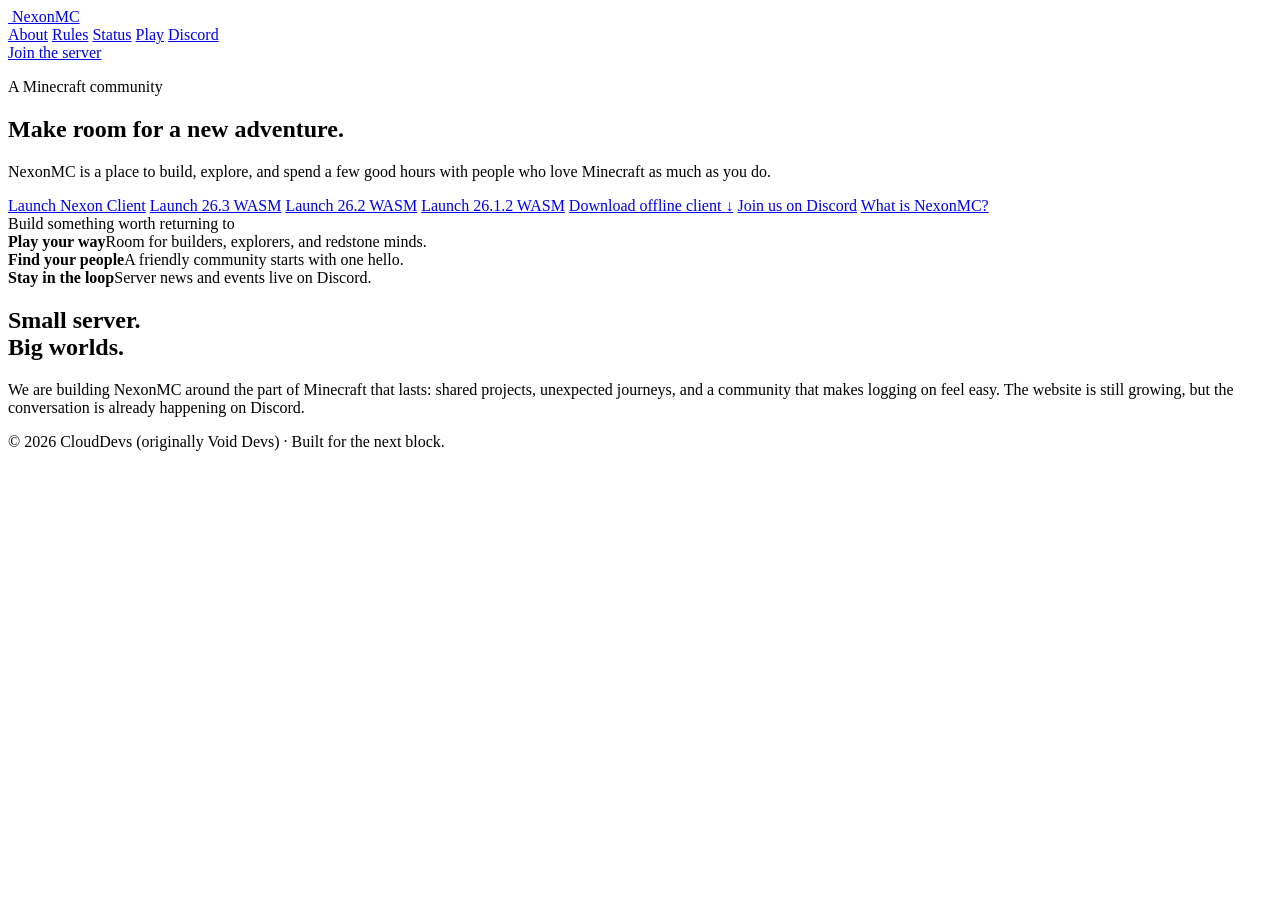
==== index.html @ 2d64137c "new buttons" ====
<!doctype html>
<html lang="en">
  <head>
    <meta charset="utf-8">
    <meta name="viewport" content="width=device-width, initial-scale=1">
    <meta name="description" content="NexonMC: A work in progress Minecraft server that is tuff">
    <link rel="icon" type="image/webp" href="https://cdn.discordapp.com/icons/1454589739930746997/741237191245f31cc85d8d4e9adc55e1.webp?size=1024">
    <title>NexonMC | Find your next adventure</title>
    <link rel="stylesheet" href="styles.css">
  </head>
  <body>
    <header>
      <nav class="wrap" aria-label="Main navigation">
        <a class="brand" href="index.html"><img class="mark" src="https://cdn.discordapp.com/icons/1454589739930746997/741237191245f31cc85d8d4e9adc55e1.webp?size=1024" alt="" aria-hidden="true"> NexonMC</a>
        <div class="nav-links">
          <a href="about.html">About</a>
          <a href="rules.html">Rules</a>
          <a href="status.html">Status</a>
          <a href="launch.html">Play</a>
          <a href="https://discord.gg/vvBSQwyWc8" target="_blank" rel="noreferrer">Discord</a>
        </div>
        <a class="nav-join" href="join.html">Join the server</a>
      </nav>
    </header>
    <main id="top">
      <section class="hero wrap">
        <div>
          <p class="eyebrow">A Minecraft community</p>
          <h1>Make room for a new adventure.</h1>
          <p class="intro">NexonMC is a place to build, explore, and spend a few good hours with people who love Minecraft as much as you do.</p>
          <div class="actions">
            <a class="button button-primary" href="NexonClient_1.21.11_u0.html">Launch Nexon Client</a>
            <a class="button button-secondary" href="26.3-wasm.html">Launch 26.3 WASM</a>
            <a class="button button-secondary" href="26.2-wasm.html">Launch 26.2 WASM</a>
            <a class="button button-secondary" href="26.1.2-wasm.html">Launch 26.1.2 WASM</a>
            <a class="button button-secondary" href="NexonClient_1.21.11_u0_Offline_Download.html" download="NexonClient_1.21.11_u0_Offline_Download.html">Download offline client <span aria-hidden="true">↓</span></a>
            <a class="button button-secondary" href="join.html">Join us on Discord</a>
            <a class="button-quiet" href="about.html">What is NexonMC?</a>
          </div>
        </div>
        <div class="scene" aria-label="Abstract Minecraft landscape illustration">
          <span class="pixel-sun" aria-hidden="true"></span>
          <span class="hill" aria-hidden="true"></span>
          <span class="scene-note">Build something worth returning to</span>
        </div>
      </section>
      <section class="strip wrap" aria-label="NexonMC highlights">
        <div class="fact"><strong>Play your way</strong><span>Room for builders, explorers, and redstone minds.</span></div>
        <div class="fact"><strong>Find your people</strong><span>A friendly community starts with one hello.</span></div>
        <div class="fact"><strong>Stay in the loop</strong><span>Server news and events live on Discord.</span></div>
      </section>
      <section class="about wrap" id="about">
        <h2>Small server.<br>Big worlds.</h2>
        <p class="about-copy">We are building NexonMC around the part of Minecraft that lasts: shared projects, unexpected journeys, and a community that makes logging on feel easy. The website is still growing, but the conversation is already happening on Discord.</p>
      </section>
    </main>
    <footer><div class="wrap">© 2026 CloudDevs (originally Void Devs) <span aria-hidden="true">·</span> Built for the next block.</div></footer>
  </body>
</html>
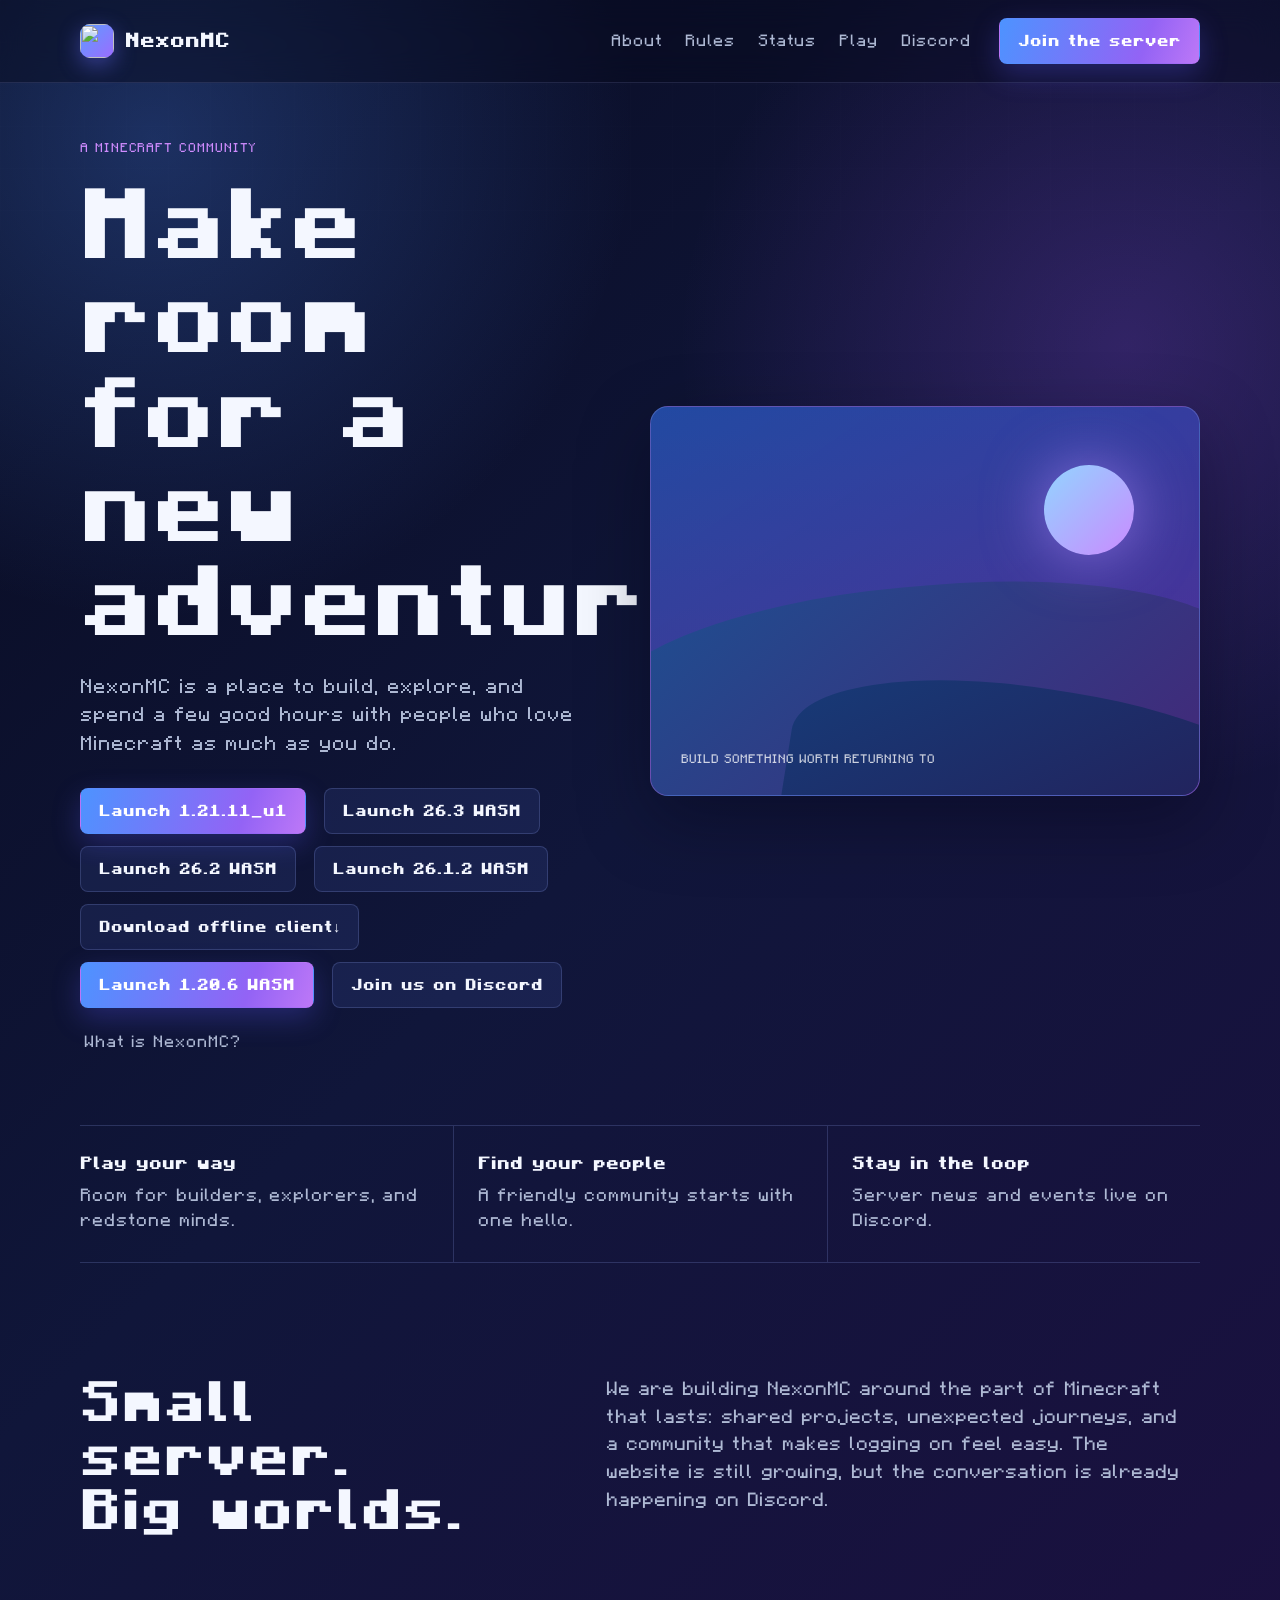
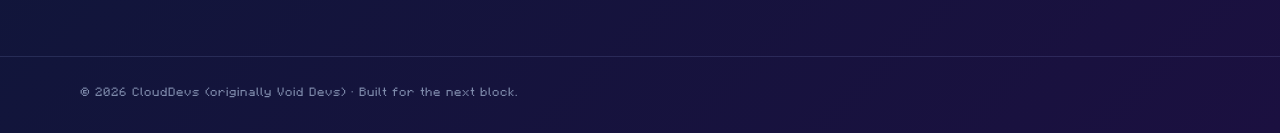
==== commit 38108a8c: "EEEEEEEEEEEEEEE" ====
--- a/index.html
+++ b/index.html
@@ -29,11 +29,12 @@
           <h1>Make room for a new adventure.</h1>
           <p class="intro">NexonMC is a place to build, explore, and spend a few good hours with people who love Minecraft as much as you do.</p>
           <div class="actions">
-            <a class="button button-primary" href="NexonClient_1.21.11_u0.html">Launch Nexon Client</a>
+            <a class="button button-primary" href="1.21.11.html">Launch 1.21.11_u1</a>
             <a class="button button-secondary" href="26.3-wasm.html">Launch 26.3 WASM</a>
             <a class="button button-secondary" href="26.2-wasm.html">Launch 26.2 WASM</a>
             <a class="button button-secondary" href="26.1.2-wasm.html">Launch 26.1.2 WASM</a>
             <a class="button button-secondary" href="NexonClient_1.21.11_u0_Offline_Download.html" download="NexonClient_1.21.11_u0_Offline_Download.html">Download offline client <span aria-hidden="true">↓</span></a>
+            <a class="button button-primary" href="1.20.6-wasm.html">Launch 1.20.6 WASM</a>
             <a class="button button-secondary" href="join.html">Join us on Discord</a>
             <a class="button-quiet" href="about.html">What is NexonMC?</a>
           </div>
--- a/styles.css
+++ b/styles.css
@@ -0,0 +1,494 @@
+@font-face {
+  font-family: 'Minecraft';
+  src: url('assets/fonts/Minecraft.otf') format('opentype');
+  font-style: normal;
+  font-weight: 400;
+  font-display: swap;
+}
+
+@font-face {
+  font-family: 'Minecraft';
+  src: url('assets/fonts/Minecraft-Bold.otf') format('opentype');
+  font-style: normal;
+  font-weight: 700;
+  font-display: swap;
+}
+
+:root {
+  --ink: #f4f7ff;
+  --muted: #aeb9d4;
+  --deep: #080b20;
+  --panel: rgba(19, 25, 61, 0.78);
+  --line: rgba(156, 174, 255, 0.2);
+  --blue: #5c9dff;
+  --purple: #9c6cff;
+  --violet: #d08cff;
+  --shadow: 0 24px 70px rgba(1, 3, 18, 0.35);
+}
+
+* {
+  box-sizing: border-box;
+}
+
+html {
+  min-width: 320px;
+  scroll-behavior: smooth;
+}
+
+body {
+  min-height: 100vh;
+  margin: 0;
+  color: var(--ink);
+  background:
+    radial-gradient(circle at 12% 8%, rgba(77, 139, 255, 0.28), transparent 30rem),
+    radial-gradient(circle at 88% 20%, rgba(169, 83, 255, 0.22), transparent 28rem),
+    linear-gradient(135deg, #080b20 0%, #10163a 48%, #1b1040 100%);
+  font-family: 'Minecraft', sans-serif;
+  line-height: 1.6;
+}
+
+body::before {
+  position: fixed;
+  z-index: -1;
+  inset: 0;
+  opacity: 0.18;
+  pointer-events: none;
+  content: '';
+  background-image: linear-gradient(rgba(255, 255, 255, 0.06) 1px, transparent 1px), linear-gradient(90deg, rgba(255, 255, 255, 0.06) 1px, transparent 1px);
+  background-size: 42px 42px;
+  mask-image: linear-gradient(to bottom, black, transparent 85%);
+}
+
+.wrap {
+  width: min(1120px, calc(100% - 48px));
+  margin: 0 auto;
+}
+
+header {
+  border-bottom: 1px solid rgba(167, 183, 255, 0.14);
+  background: rgba(7, 10, 29, 0.46);
+  backdrop-filter: blur(16px);
+}
+
+nav {
+  display: flex;
+  min-height: 82px;
+  align-items: center;
+  gap: 28px;
+}
+
+.brand {
+  display: inline-flex;
+  align-items: center;
+  gap: 11px;
+  color: var(--ink);
+  font-size: 1.15rem;
+  font-weight: 700;
+  letter-spacing: 0;
+  text-decoration: none;
+}
+
+.mark {
+  display: grid;
+  width: 34px;
+  height: 34px;
+  place-items: center;
+  border-radius: 10px;
+  color: white;
+  background: linear-gradient(135deg, var(--blue), var(--purple));
+  box-shadow: 0 7px 22px rgba(102, 106, 255, 0.45);
+}
+
+.nav-links {
+  display: flex;
+  align-items: center;
+  gap: 23px;
+  margin-left: auto;
+}
+
+.nav-links a,
+.button-quiet {
+  color: var(--muted);
+  font-size: 0.92rem;
+  text-decoration: none;
+  transition: color 160ms ease;
+}
+
+.nav-links a:hover,
+.nav-links a[aria-current='page'],
+.button-quiet:hover {
+  color: white;
+}
+
+.nav-join,
+.button {
+  display: inline-flex;
+  min-height: 46px;
+  align-items: center;
+  justify-content: center;
+  border: 1px solid transparent;
+  border-radius: 8px;
+  padding: 0 18px;
+  font-size: 0.9rem;
+  font-weight: 600;
+  text-decoration: none;
+  transition: transform 160ms ease, box-shadow 160ms ease, border-color 160ms ease;
+}
+
+.nav-join,
+.button-primary {
+  color: white;
+  background: linear-gradient(110deg, #4d93ff, #9363f5 72%, #bd78f7);
+  box-shadow: 0 10px 28px rgba(95, 91, 255, 0.28);
+}
+
+.nav-join:hover,
+.button:hover {
+  transform: translateY(-2px);
+  box-shadow: 0 14px 30px rgba(95, 91, 255, 0.42);
+}
+
+.hero {
+  display: grid;
+  min-height: 600px;
+  grid-template-columns: minmax(0, 0.95fr) minmax(320px, 1.05fr);
+  align-items: center;
+  gap: 72px;
+  padding-top: 56px;
+  padding-bottom: 62px;
+}
+
+.eyebrow,
+.status-label {
+  margin: 0 0 19px;
+  color: var(--violet);
+  font-size: 0.72rem;
+  letter-spacing: 0.08em;
+  text-transform: uppercase;
+}
+
+h1,
+h2,
+p {
+  margin-top: 0;
+}
+
+h1,
+h2 {
+  line-height: 1.05;
+  letter-spacing: -0.02em;
+}
+
+h1 {
+  max-width: 620px;
+  margin-bottom: 25px;
+  font-size: clamp(3.3rem, 7vw, 6.5rem);
+}
+
+h2 {
+  font-size: clamp(2rem, 4vw, 3.6rem);
+}
+
+.intro {
+  max-width: 600px;
+  margin-bottom: 30px;
+  color: var(--muted);
+  font-size: 1.12rem;
+}
+
+.actions {
+  display: flex;
+  flex-wrap: wrap;
+  align-items: center;
+  gap: 12px 18px;
+}
+
+.button-secondary {
+  color: var(--ink);
+  border-color: var(--line);
+  background: rgba(76, 102, 190, 0.16);
+}
+
+.button-quiet {
+  padding: 10px 4px;
+}
+
+.scene {
+  position: relative;
+  min-height: 390px;
+  overflow: hidden;
+  border: 1px solid rgba(170, 181, 255, 0.25);
+  border-radius: 18px;
+  background: linear-gradient(145deg, rgba(45, 104, 213, 0.5), rgba(113, 53, 195, 0.55)), linear-gradient(#172b6e, #34205c);
+  box-shadow: var(--shadow);
+  isolation: isolate;
+}
+
+.scene::before,
+.scene::after {
+  position: absolute;
+  inset: auto -10% 0;
+  height: 54%;
+  border-radius: 48% 48% 0 0;
+  background: linear-gradient(145deg, #1d4f91, #452677);
+  content: '';
+  transform: rotate(-5deg);
+  z-index: -1;
+}
+
+.scene::after {
+  right: -20%;
+  bottom: -16%;
+  left: 25%;
+  height: 43%;
+  background: linear-gradient(145deg, #163c79, #271952);
+  transform: rotate(9deg);
+}
+
+.pixel-sun {
+  position: absolute;
+  top: 58px;
+  right: 65px;
+  width: 90px;
+  height: 90px;
+  border-radius: 50%;
+  background: linear-gradient(135deg, #92d5ff, #ca8aff);
+  box-shadow: 0 0 60px rgba(176, 139, 255, 0.65);
+}
+
+.scene-note {
+  position: absolute;
+  bottom: 27px;
+  left: 30px;
+  color: rgba(255, 255, 255, 0.78);
+  font-size: 0.7rem;
+  text-transform: uppercase;
+}
+
+.strip {
+  display: grid;
+  grid-template-columns: repeat(3, 1fr);
+  border-top: 1px solid var(--line);
+  border-bottom: 1px solid var(--line);
+}
+
+.fact {
+  display: grid;
+  gap: 6px;
+  padding: 25px 24px 28px 0;
+}
+
+.fact + .fact {
+  border-left: 1px solid var(--line);
+  padding-left: 24px;
+}
+
+.fact strong {
+  font-size: 1rem;
+}
+
+.fact span,
+.content-grid p,
+.rules-list,
+.status-panel p,
+.launch-panel p {
+  color: var(--muted);
+}
+
+.about {
+  display: grid;
+  grid-template-columns: 0.75fr 1fr;
+  gap: 80px;
+  padding-top: 112px;
+  padding-bottom: 120px;
+}
+
+.about h2 {
+  margin-bottom: 0;
+}
+
+.about-copy {
+  max-width: 580px;
+  margin: 0;
+  color: var(--muted);
+  font-size: 1.08rem;
+}
+
+.page-content {
+  min-height: calc(100vh - 165px);
+  padding-top: 94px;
+  padding-bottom: 110px;
+}
+
+.page-content h1 {
+  font-size: clamp(3rem, 7vw, 5.8rem);
+}
+
+.content-grid {
+  display: grid;
+  grid-template-columns: repeat(2, 1fr);
+  gap: 18px;
+  margin-top: 64px;
+}
+
+.content-grid article,
+.status-panel,
+.launch-panel {
+  border: 1px solid var(--line);
+  border-radius: 12px;
+  background: var(--panel);
+  box-shadow: var(--shadow);
+}
+
+.content-grid article {
+  padding: 31px;
+}
+
+.content-grid h2 {
+  margin-bottom: 12px;
+  font-size: 1.55rem;
+}
+
+.content-grid p {
+  margin-bottom: 0;
+}
+
+.rules-list {
+  max-width: 790px;
+  margin: 62px 0 0;
+  padding-left: 28px;
+}
+
+.rules-list li {
+  padding: 18px 0 18px 12px;
+  border-bottom: 1px solid var(--line);
+}
+
+.rules-list li::marker {
+  color: var(--violet);
+}
+
+.rules-list strong {
+  color: var(--ink);
+}
+
+.status-panel,
+.launch-panel {
+  max-width: 800px;
+  margin-top: 60px;
+  padding: 38px;
+}
+
+.status-panel h2,
+.launch-panel h2 {
+  margin-bottom: 12px;
+  font-size: clamp(1.8rem, 4vw, 3rem);
+}
+
+.status-panel .button,
+.launch-panel .button {
+  margin-top: 14px;
+}
+
+.status-label span {
+  color: #74d7ad;
+}
+
+.launch-panel {
+  display: flex;
+  align-items: center;
+  justify-content: space-between;
+  gap: 28px;
+}
+
+.launch-panel-copy p:last-child {
+  margin-bottom: 0;
+}
+
+footer {
+  border-top: 1px solid rgba(167, 183, 255, 0.14);
+  padding: 26px 0 32px;
+  color: #7e8aab;
+  font-size: 0.68rem;
+}
+
+@media (max-width: 760px) {
+  .wrap {
+    width: min(100% - 32px, 580px);
+  }
+
+  nav {
+    min-height: auto;
+    flex-wrap: wrap;
+    gap: 17px;
+    padding: 18px 0;
+  }
+
+  .nav-links {
+    order: 3;
+    width: 100%;
+    justify-content: space-between;
+    gap: 10px;
+  }
+
+  .nav-join {
+    margin-left: auto;
+    padding: 0 12px;
+  }
+
+  .hero {
+    display: block;
+    min-height: 0;
+    padding-top: 72px;
+  }
+
+  h1 {
+    font-size: clamp(3rem, 15vw, 5rem);
+  }
+
+  .scene {
+    min-height: 300px;
+    margin-top: 48px;
+  }
+
+  .strip,
+  .about,
+  .content-grid {
+    grid-template-columns: 1fr;
+  }
+
+  .fact,
+  .fact + .fact {
+    padding: 20px 0;
+    border-left: 0;
+  }
+
+  .fact + .fact {
+    border-top: 1px solid var(--line);
+  }
+
+  .about {
+    gap: 25px;
+    padding-top: 76px;
+    padding-bottom: 80px;
+  }
+
+  .page-content {
+    padding-top: 70px;
+    padding-bottom: 80px;
+  }
+
+  .status-panel,
+  .launch-panel {
+    margin-top: 42px;
+    padding: 26px;
+  }
+
+  .launch-panel {
+    display: block;
+  }
+
+  .launch-button {
+    width: 100%;
+  }
+}
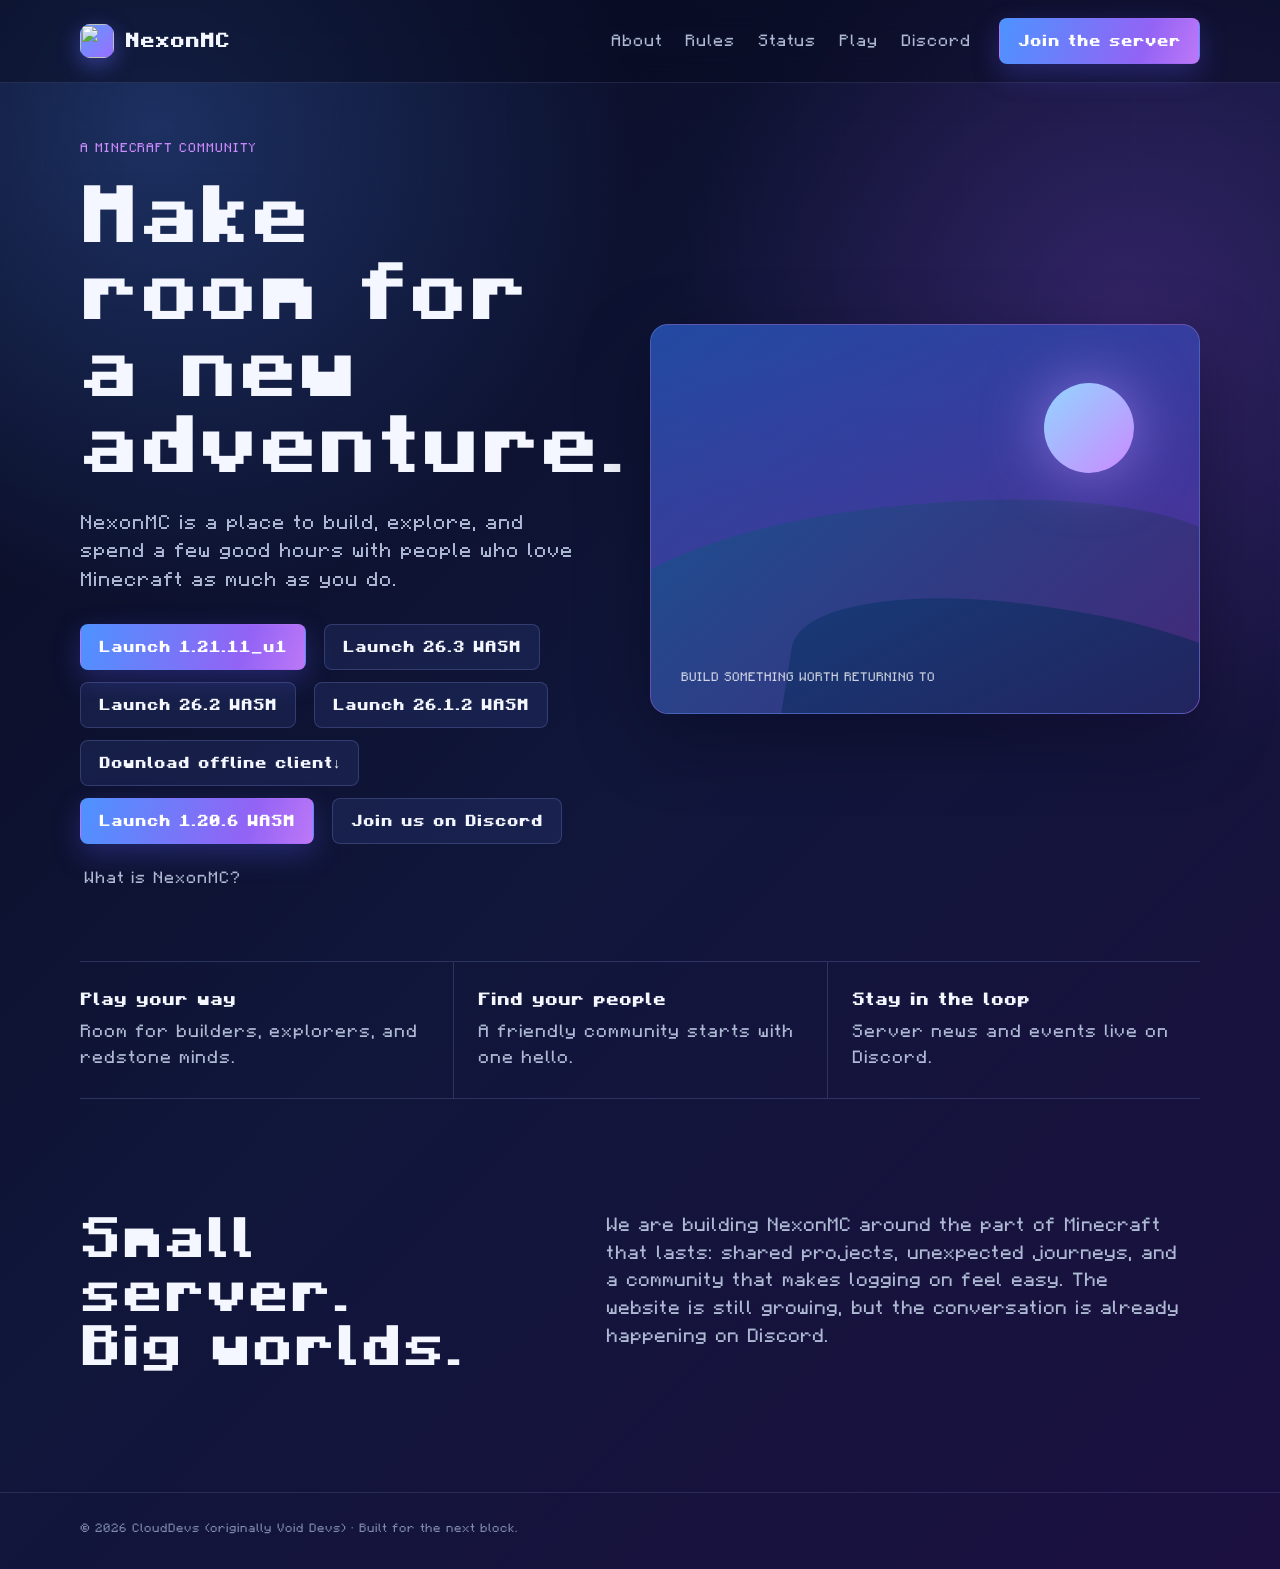
==== commit 74da948d: "Pending changes exported from your codespace" ====
--- a/index.html
+++ b/index.html
@@ -56,5 +56,6 @@
       </section>
     </main>
     <footer><div class="wrap">© 2026 CloudDevs (originally Void Devs) <span aria-hidden="true">·</span> Built for the next block.</div></footer>
+    <script src="index.js" defer></script>
   </body>
 </html>
--- a/styles.css
+++ b/styles.css
@@ -30,6 +30,11 @@
   box-sizing: border-box;
 }
 
+*:focus-visible {
+  outline: 2px solid #c5a5ff;
+  outline-offset: 4px;
+}
+
 html {
   min-width: 320px;
   scroll-behavior: smooth;
@@ -185,6 +190,10 @@
   font-size: clamp(3.3rem, 7vw, 6.5rem);
 }
 
+.hero h1 {
+  font-size: clamp(3rem, 5.7vw, 5.5rem);
+}
+
 h2 {
   font-size: clamp(2rem, 4vw, 3.6rem);
 }
@@ -412,6 +421,49 @@
   font-size: 0.68rem;
 }
 
+.nav-toggle {
+  display: none;
+  min-height: 42px;
+  align-items: center;
+  gap: 9px;
+  padding: 0 12px;
+  border: 1px solid var(--line);
+  border-radius: 8px;
+  color: var(--ink);
+  background: rgba(76, 102, 190, 0.16);
+  font: inherit;
+  font-size: 0.82rem;
+  cursor: pointer;
+}
+
+.nav-toggle-icon,
+.nav-toggle-icon::before,
+.nav-toggle-icon::after {
+  width: 16px;
+  height: 2px;
+  border-radius: 2px;
+  background: currentColor;
+}
+
+.nav-toggle-icon {
+  position: relative;
+}
+
+.nav-toggle-icon::before,
+.nav-toggle-icon::after {
+  position: absolute;
+  left: 0;
+  content: '';
+}
+
+.nav-toggle-icon::before {
+  top: -5px;
+}
+
+.nav-toggle-icon::after {
+  top: 5px;
+}
+
 @media (max-width: 760px) {
   .wrap {
     width: min(100% - 32px, 580px);
@@ -431,7 +483,26 @@
     gap: 10px;
   }
 
+  .has-mobile-nav .nav-toggle {
+    display: inline-flex;
+    order: 1;
+  }
+
+  .has-mobile-nav .nav-links {
+    display: none;
+  }
+
+  .has-mobile-nav .nav-links.is-open {
+    display: flex;
+    flex-wrap: wrap;
+    justify-content: flex-start;
+    gap: 10px 20px;
+    padding-top: 12px;
+    border-top: 1px solid var(--line);
+  }
+
   .nav-join {
+    order: 2;
     margin-left: auto;
     padding: 0 12px;
   }
@@ -446,6 +517,10 @@
     font-size: clamp(3rem, 15vw, 5rem);
   }
 
+  .hero h1 {
+    font-size: clamp(2.7rem, 12vw, 4.2rem);
+  }
+
   .scene {
     min-height: 300px;
     margin-top: 48px;
@@ -492,3 +567,16 @@
     width: 100%;
   }
 }
+
+@media (prefers-reduced-motion: reduce) {
+  html {
+    scroll-behavior: auto;
+  }
+
+  *,
+  *::before,
+  *::after {
+    scroll-behavior: auto !important;
+    transition-duration: 0.01ms !important;
+  }
+}
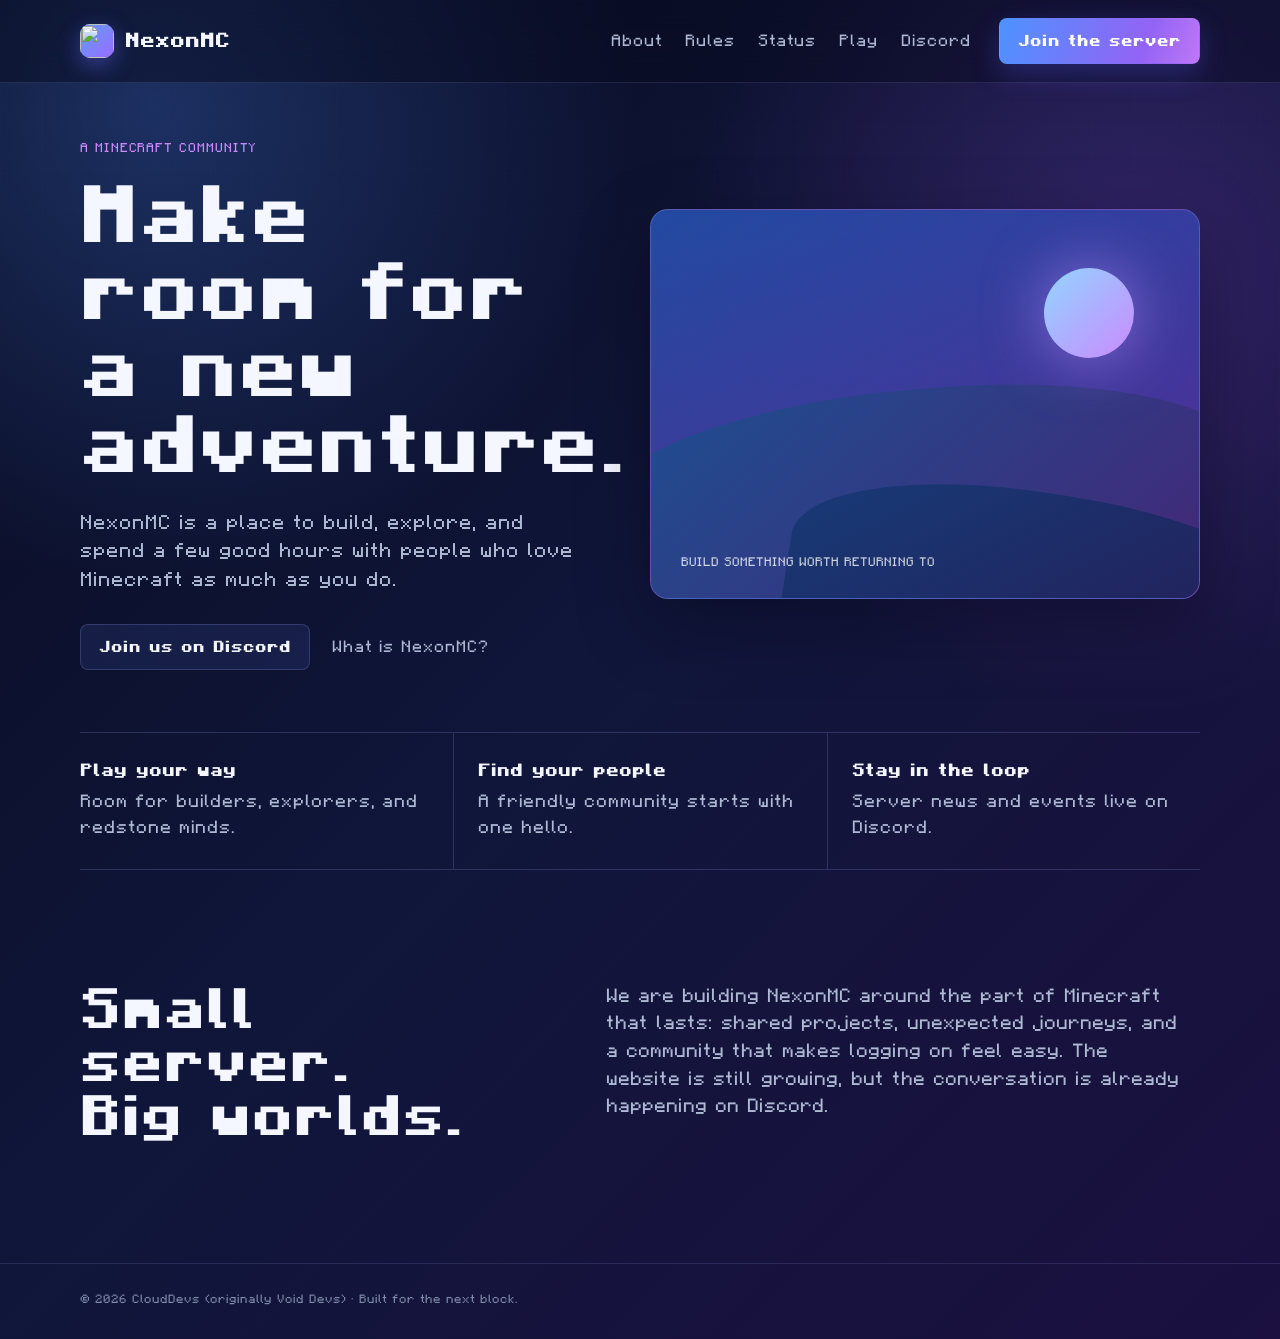
==== commit 3a5104b0: "Simplify index.html by removing launch options Removed multiple launch buttons and updated the title" ====
--- a/index.html
+++ b/index.html
@@ -5,7 +5,7 @@
     <meta name="viewport" content="width=device-width, initial-scale=1">
     <meta name="description" content="NexonMC: A work in progress Minecraft server that is tuff">
     <link rel="icon" type="image/webp" href="https://cdn.discordapp.com/icons/1454589739930746997/741237191245f31cc85d8d4e9adc55e1.webp?size=1024">
-    <title>NexonMC | Find your next adventure</title>
+    <title>NexonMC</title>
     <link rel="stylesheet" href="styles.css">
   </head>
   <body>
@@ -29,12 +29,6 @@
           <h1>Make room for a new adventure.</h1>
           <p class="intro">NexonMC is a place to build, explore, and spend a few good hours with people who love Minecraft as much as you do.</p>
           <div class="actions">
-            <a class="button button-primary" href="1.21.11.html">Launch 1.21.11_u1</a>
-            <a class="button button-secondary" href="26.3-wasm.html">Launch 26.3 WASM</a>
-            <a class="button button-secondary" href="26.2-wasm.html">Launch 26.2 WASM</a>
-            <a class="button button-secondary" href="26.1.2-wasm.html">Launch 26.1.2 WASM</a>
-            <a class="button button-secondary" href="NexonClient_1.21.11_u0_Offline_Download.html" download="NexonClient_1.21.11_u0_Offline_Download.html">Download offline client <span aria-hidden="true">↓</span></a>
-            <a class="button button-primary" href="1.20.6-wasm.html">Launch 1.20.6 WASM</a>
             <a class="button button-secondary" href="join.html">Join us on Discord</a>
             <a class="button-quiet" href="about.html">What is NexonMC?</a>
           </div>
@@ -56,6 +50,5 @@
       </section>
     </main>
     <footer><div class="wrap">© 2026 CloudDevs (originally Void Devs) <span aria-hidden="true">·</span> Built for the next block.</div></footer>
-    <script src="index.js" defer></script>
   </body>
-</html>+</html>
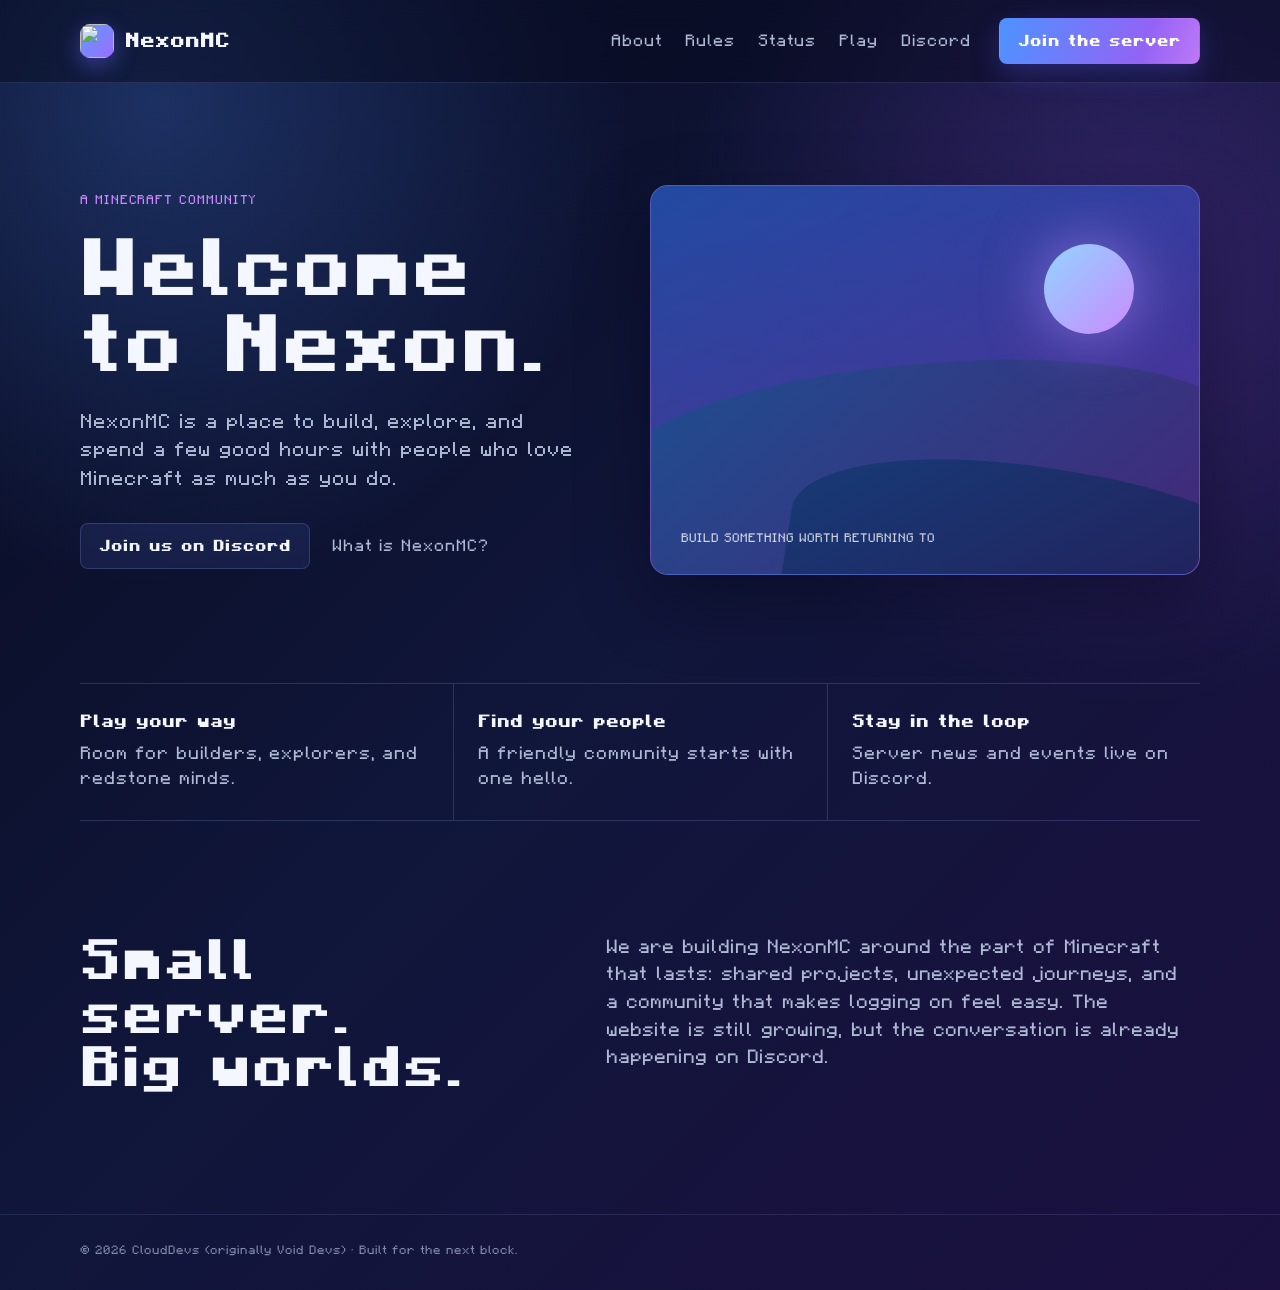
==== commit 915ec43b: "Update header text to 'Welcome to Nexon'" ====
--- a/index.html
+++ b/index.html
@@ -26,7 +26,7 @@
       <section class="hero wrap">
         <div>
           <p class="eyebrow">A Minecraft community</p>
-          <h1>Make room for a new adventure.</h1>
+          <h1>Welcome to Nexon.</h1>
           <p class="intro">NexonMC is a place to build, explore, and spend a few good hours with people who love Minecraft as much as you do.</p>
           <div class="actions">
             <a class="button button-secondary" href="join.html">Join us on Discord</a>
